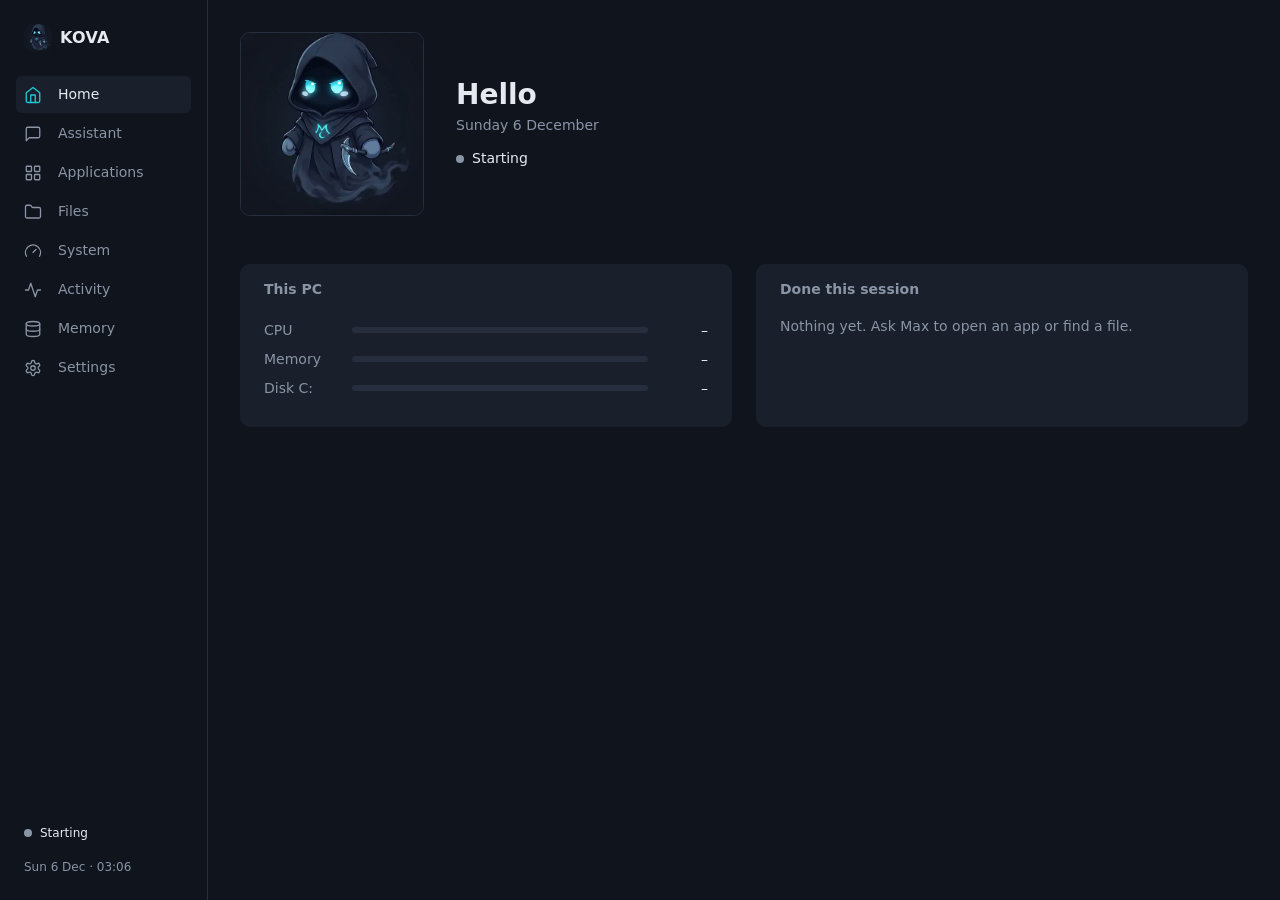
==== ui/web/index.html @ 9e0e8586 "feat: new KOVA window (8 screens, Mini Reaper on Home) and 17 fixes from live tests Window (pywebvie" ====
<!DOCTYPE html>
<html lang="en">
<head>
<meta charset="utf-8">
<meta name="viewport" content="width=device-width, initial-scale=1">
<title>KOVA</title>
<link rel="icon" href="assets/reaper_icon.png">
<link rel="stylesheet" href="style.css">
<script defer src="app.js"></script>
</head>
<body>

<!-- Lucide icons (ISC licence), stored here so nothing loads from the network -->
<svg width="0" height="0" style="position:absolute" aria-hidden="true">
  <defs>
    <symbol id="i-home" viewBox="0 0 24 24"><path d="m3 9 9-7 9 7v11a2 2 0 0 1-2 2H5a2 2 0 0 1-2-2z"/><polyline points="9 22 9 12 15 12 15 22"/></symbol>
    <symbol id="i-message" viewBox="0 0 24 24"><path d="M21 15a2 2 0 0 1-2 2H7l-4 4V5a2 2 0 0 1 2-2h14a2 2 0 0 1 2 2z"/></symbol>
    <symbol id="i-grid" viewBox="0 0 24 24"><rect x="3" y="3" width="7" height="7" rx="1"/><rect x="14" y="3" width="7" height="7" rx="1"/><rect x="14" y="14" width="7" height="7" rx="1"/><rect x="3" y="14" width="7" height="7" rx="1"/></symbol>
    <symbol id="i-folder" viewBox="0 0 24 24"><path d="M20 20a2 2 0 0 0 2-2V8a2 2 0 0 0-2-2h-7.9a2 2 0 0 1-1.69-.9L9.6 3.9A2 2 0 0 0 7.93 3H4a2 2 0 0 0-2 2v13a2 2 0 0 0 2 2Z"/></symbol>
    <symbol id="i-gauge" viewBox="0 0 24 24"><path d="m12 14 4-4"/><path d="M3.34 19a10 10 0 1 1 17.32 0"/></symbol>
    <symbol id="i-activity" viewBox="0 0 24 24"><polyline points="22 12 18 12 15 21 9 3 6 12 2 12"/></symbol>
    <symbol id="i-database" viewBox="0 0 24 24"><ellipse cx="12" cy="5" rx="9" ry="3"/><path d="M3 5v14a9 3 0 0 0 18 0V5"/><path d="M3 12a9 3 0 0 0 18 0"/></symbol>
    <symbol id="i-settings" viewBox="0 0 24 24"><path d="M12.22 2h-.44a2 2 0 0 0-2 2v.18a2 2 0 0 1-1 1.73l-.43.25a2 2 0 0 1-2 0l-.15-.08a2 2 0 0 0-2.73.73l-.22.38a2 2 0 0 0 .73 2.73l.15.1a2 2 0 0 1 1 1.72v.51a2 2 0 0 1-1 1.74l-.15.09a2 2 0 0 0-.73 2.73l.22.38a2 2 0 0 0 2.73.73l.15-.08a2 2 0 0 1 2 0l.43.25a2 2 0 0 1 1 1.73V20a2 2 0 0 0 2 2h.44a2 2 0 0 0 2-2v-.18a2 2 0 0 1 1-1.73l.43-.25a2 2 0 0 1 2 0l.15.08a2 2 0 0 0 2.73-.73l.22-.39a2 2 0 0 0-.73-2.73l-.15-.08a2 2 0 0 1-1-1.74v-.5a2 2 0 0 1 1-1.74l.15-.09a2 2 0 0 0 .73-2.73l-.22-.38a2 2 0 0 0-2.73-.73l-.15.08a2 2 0 0 1-2 0l-.43-.25a2 2 0 0 1-1-1.73V4a2 2 0 0 0-2-2z"/><circle cx="12" cy="12" r="3"/></symbol>
    <symbol id="i-mic" viewBox="0 0 24 24"><path d="M12 2a3 3 0 0 0-3 3v7a3 3 0 0 0 6 0V5a3 3 0 0 0-3-3Z"/><path d="M19 10v2a7 7 0 0 1-14 0v-2"/><line x1="12" x2="12" y1="19" y2="22"/></symbol>
    <symbol id="i-send" viewBox="0 0 24 24"><path d="m22 2-7 20-4-9-9-4Z"/><path d="M22 2 11 13"/></symbol>
    <symbol id="i-refresh" viewBox="0 0 24 24"><path d="M21 12a9 9 0 1 1-9-9c2.52 0 4.93 1 6.74 2.74L21 8"/><path d="M21 3v5h-5"/></symbol>
    <symbol id="i-x" viewBox="0 0 24 24"><path d="M18 6 6 18"/><path d="m6 6 12 12"/></symbol>
  </defs>
</svg>

<div class="app">

  <nav class="rail" id="sidebar" aria-label="KOVA">
    <div class="brand">
      <img class="brand-mark" src="assets/reaper_icon.png" alt="" width="28" height="28">
      <span class="brand-name">KOVA</span>
    </div>

    <div class="nav" id="nav">
      <button class="nav-item is-active" data-page="home" type="button"><svg class="icon"><use href="#i-home"/></svg><span>Home</span></button>
      <button class="nav-item" data-page="assistant" type="button"><svg class="icon"><use href="#i-message"/></svg><span>Assistant</span></button>
      <button class="nav-item" data-page="apps" type="button"><svg class="icon"><use href="#i-grid"/></svg><span>Applications</span></button>
      <button class="nav-item" data-page="files" type="button"><svg class="icon"><use href="#i-folder"/></svg><span>Files</span></button>
      <button class="nav-item" data-page="system" type="button"><svg class="icon"><use href="#i-gauge"/></svg><span>System</span></button>
      <button class="nav-item" data-page="activity" type="button"><svg class="icon"><use href="#i-activity"/></svg><span>Activity</span></button>
      <button class="nav-item" data-page="memory" type="button"><svg class="icon"><use href="#i-database"/></svg><span>Memory</span></button>
      <button class="nav-item" data-page="settings" type="button"><svg class="icon"><use href="#i-settings"/></svg><span>Settings</span></button>
    </div>

    <div class="rail-foot">
      <div class="status" id="status"><span class="status-dot" id="status-dot"></span><span class="status-text" id="status-text">Starting</span></div>
      <div class="brain" id="brain"></div>
      <div class="clock" id="clock"></div>
    </div>
  </nav>

  <main class="pages">

    <!-- Home: who is here and what is happening now -->
    <section class="page is-active" id="page-home" aria-labelledby="greeting">
      <div class="home-hero">
        <figure class="companion" id="companion" data-state="idle">
          <video id="companion-video" src="assets/reaper_idle.mp4" poster="assets/reaper_poster.jpg"
                 muted loop playsinline preload="metadata"></video>
        </figure>
        <div class="home-words">
          <h1 class="greeting" id="greeting">Hello</h1>
          <p class="home-date" id="home-date"></p>
          <p class="home-state" id="home-state">Starting</p>
        </div>
      </div>

      <div class="quick" id="quick"></div>

      <div class="home-grid">
        <section class="panel" aria-labelledby="home-sys-title">
          <h2 class="panel-title" id="home-sys-title">This PC</h2>
          <div class="meter"><span class="meter-name">CPU</span><span class="meter-bar"><i id="meter-cpu"></i></span><span class="meter-value" id="meter-cpu-value">–</span></div>
          <div class="meter"><span class="meter-name">Memory</span><span class="meter-bar"><i id="meter-ram"></i></span><span class="meter-value" id="meter-ram-value">–</span></div>
          <div class="meter"><span class="meter-name">Disk C:</span><span class="meter-bar"><i id="meter-disk"></i></span><span class="meter-value" id="meter-disk-value">–</span></div>
        </section>
        <section class="panel" aria-labelledby="home-recent-title">
          <h2 class="panel-title" id="home-recent-title">Done this session</h2>
          <ol class="recent" id="recent"><li class="empty">Nothing yet. Ask Max to open an app or find a file.</li></ol>
        </section>
      </div>
    </section>

    <!-- Assistant: the conversation -->
    <section class="page" id="page-assistant" aria-labelledby="assistant-title">
      <header class="page-head"><h1 class="page-title" id="assistant-title">Assistant</h1><span class="page-note" id="assistant-note"></span></header>
      <div class="chat" id="chat-log" aria-live="polite"><p class="empty" id="chat-empty">Type below, or say the wake word. Answers to spoken requests are also spoken.</p></div>
      <div class="askbar">
        <input id="ask-input" class="ask-input" type="text" autocomplete="off" spellcheck="false" placeholder="Message Max">
        <button id="ask-mic" class="icon-btn" type="button" title="Listen once (Ctrl+Alt+M)" aria-label="Listen once"><svg class="icon"><use href="#i-mic"/></svg></button>
        <button id="ask-send" class="icon-btn is-primary" type="button" title="Send" aria-label="Send"><svg class="icon"><use href="#i-send"/></svg></button>
      </div>
    </section>

    <!-- Screens that have no backend yet say so plainly (prompt.txt: no fake controls) -->
    <section class="page" id="page-apps" aria-labelledby="apps-title">
      <header class="page-head"><h1 class="page-title" id="apps-title">Applications</h1></header>
      <div class="planned"><p>Not built yet.</p><p class="page-note">This screen will list the apps installed on this PC, search them and start them. Until then, ask Max: "open chrome".</p></div>
    </section>
    <section class="page" id="page-files" aria-labelledby="files-title">
      <header class="page-head"><h1 class="page-title" id="files-title">Files</h1></header>
      <div class="planned"><p>Not built yet.</p><p class="page-note">This screen will browse and search your folders and open files. Until then, ask Max: "find my cv".</p></div>
    </section>
    <section class="page" id="page-system" aria-labelledby="system-title">
      <header class="page-head"><h1 class="page-title" id="system-title">System</h1></header>
      <div class="planned"><p>Not built yet.</p><p class="page-note">This screen will show CPU, memory, disk, battery, GPU and the busiest programs. Home already shows the first three live.</p></div>
    </section>

    <!-- Activity: every tool Max runs, live -->
    <section class="page" id="page-activity" aria-labelledby="activity-title">
      <header class="page-head"><h1 class="page-title" id="activity-title">Activity</h1><span class="page-note">Every tool Max runs in this session, as it runs.</span></header>
      <div class="trace" id="trace" aria-live="polite"><p class="empty" id="trace-empty">No tools have run yet.</p></div>
    </section>

    <section class="page" id="page-memory" aria-labelledby="memory-title">
      <header class="page-head">
        <h1 class="page-title" id="memory-title">Memory</h1>
        <button id="memory-refresh" class="icon-btn" type="button" title="Refresh" aria-label="Refresh"><svg class="icon"><use href="#i-refresh"/></svg></button>
      </header>
      <p class="page-note memory-explain">Facts you told Max to remember, kept on this PC only. Forgetting one asks first.</p>
      <div class="memory-list" id="memory-list"></div>
    </section>

    <section class="page" id="page-settings" aria-labelledby="settings-title">
      <header class="page-head"><h1 class="page-title" id="settings-title">Settings</h1></header>
      <div class="settings-form" id="settings-form"></div>
      <p class="settings-status" id="settings-status" role="status"></p>
    </section>

  </main>
</div>

<!-- the approval sheet: one at a time, one token at a time -->
<div class="overlay" id="overlay" hidden>
  <div class="dialog" role="dialog" aria-modal="true" aria-labelledby="dialog-question">
    <div class="dialog-head">
      <span class="dialog-kind" id="dialog-kind">Approval</span>
      <button class="icon-btn" id="dialog-x" type="button" title="Close" aria-label="Close"><svg class="icon"><use href="#i-x"/></svg></button>
    </div>
    <p class="dialog-question" id="dialog-question"></p>
    <input id="dialog-input" class="ask-input dialog-input" type="text" autocomplete="off" hidden>
    <div class="dialog-actions" id="dialog-actions"></div>
  </div>
</div>
</body>
</html>
---- ui/web/style.css ----
/* KOVA window. Tokens from prompt.txt; Segoe UI Variable because KOVA is a Windows
   program and should read like one. No glow, gradients, blur or drop shadows:
   depth comes from the two surface tones and 1px lines. */

:root {
  --bg: #10141d;
  --surface: #191f2b;
  --surface-2: #202737;     /* hover, selected row */
  --line: #262e3d;
  --accent: #26c6da;
  --text: #e6eaf0;
  --text-2: #8994a5;
  --success: #36c98f;
  --warning: #e8b45b;
  --danger: #ed6472;
  --stage: #131722;         /* the Reaper clip's own background: the clip has no visible edge */

  --text-s: 12px;
  --text-m: 14px;
  --text-l: 16px;
  --text-xl: 22px;

  --s1: 4px;
  --s2: 8px;
  --s3: 16px;
  --s4: 24px;
  --s5: 32px;

  --r-control: 6px;         /* buttons and fields */
  --r-frame: 10px;          /* the companion frame, panels and the approval sheet */

  --font: "Segoe UI Variable Text", "Segoe UI", system-ui, sans-serif;
  --font-display: "Segoe UI Variable Display", "Segoe UI", system-ui, sans-serif;
  --mono: "Cascadia Code", Consolas, monospace;
  --ease: cubic-bezier(.2, .7, .2, 1);
}

* { box-sizing: border-box; }
html, body { height: 100%; margin: 0; }
body {
  background: var(--bg);
  color: var(--text);
  font: var(--text-m)/1.5 var(--font);
  -webkit-font-smoothing: antialiased;
  overflow: hidden;
}
button, input { font: inherit; color: inherit; }
button { cursor: pointer; }
:focus-visible { outline: 2px solid var(--accent); outline-offset: 2px; }
.icon { width: 18px; height: 18px; fill: none; stroke: currentColor; stroke-width: 1.75;
        stroke-linecap: round; stroke-linejoin: round; flex: none; }
.empty { color: var(--text-2); margin: 0; }

.app { display: grid; grid-template-columns: 208px 1fr; height: 100vh; }

/* ---------- rail ---------- */
.rail {
  display: flex; flex-direction: column; gap: var(--s4);
  padding: var(--s4) var(--s3);
  background: var(--bg);
  border-right: 1px solid var(--line);
  min-height: 0;
}
.brand { display: flex; align-items: center; gap: var(--s2); padding: 0 var(--s2); }
.brand-mark { border-radius: var(--r-control); }
.brand-name { font: 600 var(--text-l)/1 var(--font-display); letter-spacing: .02em; }

.nav { display: flex; flex-direction: column; gap: 2px; }
.nav-item {
  display: flex; align-items: center; gap: var(--s3);
  padding: var(--s2); border: 0; border-radius: var(--r-control);
  background: transparent; color: var(--text-2); text-align: left;
  transition: background-color .15s var(--ease), color .15s var(--ease);
}
.nav-item:hover { background: var(--surface); color: var(--text); }
.nav-item.is-active { background: var(--surface); color: var(--text); }
.nav-item.is-active .icon { color: var(--accent); }

.rail-foot { margin-top: auto; display: flex; flex-direction: column; gap: var(--s2);
             padding: 0 var(--s2); font-size: var(--text-s); color: var(--text-2); }
.status { display: flex; align-items: center; gap: var(--s2); color: var(--text); min-width: 0; }
.status-text { white-space: nowrap; overflow: hidden; text-overflow: ellipsis; }
.status-dot { width: 8px; height: 8px; border-radius: 50%; background: var(--text-2); flex: none; }
.status-dot.is-listening { background: var(--accent); }
.status-dot.is-working { background: var(--warning); }
.status-dot.is-asleep, .status-dot.is-muted { background: #4a5366; }

/* ---------- pages ---------- */
.pages { min-height: 0; overflow: hidden; }
.page { display: none; height: 100%; overflow-y: auto; padding: var(--s5) var(--s5) var(--s4); }
.page.is-active { display: flex; flex-direction: column; gap: var(--s4); animation: enter .18s var(--ease); }
@keyframes enter { from { opacity: 0; transform: translateY(4px); } to { opacity: 1; transform: none; } }

.page-head { display: flex; align-items: baseline; justify-content: space-between; gap: var(--s3); }
.page-title { margin: 0; font: 600 var(--text-xl)/1.2 var(--font-display); }
.page-note { color: var(--text-2); font-size: var(--text-m); margin: 0; }
.planned { max-width: 56ch; display: flex; flex-direction: column; gap: var(--s2); }
.planned p:first-child { margin: 0; font-size: var(--text-l); }

/* ---------- home ---------- */
.home-hero { display: flex; align-items: center; gap: var(--s5); }
.companion {
  margin: 0; width: 184px; height: 184px; flex: none;
  background: var(--stage); border: 1px solid var(--line); border-radius: var(--r-frame); overflow: hidden;
  transition: opacity .3s var(--ease);
}
.companion video { width: 100%; height: 100%; object-fit: cover; display: block; }
.companion[data-state="asleep"], .companion[data-state="muted"] { opacity: .6; }
.home-words { display: flex; flex-direction: column; gap: var(--s1); }
.greeting { margin: 0; font: 600 28px/1.15 var(--font-display); }
.home-date { margin: 0; color: var(--text-2); }
.home-state { margin: var(--s2) 0 0; display: flex; align-items: center; gap: var(--s2); }
.home-state::before { content: ""; width: 8px; height: 8px; border-radius: 50%; background: var(--text-2); }
.home-state.tone-listening::before { background: var(--accent); }
.home-state.tone-working::before { background: var(--warning); }

.quick { display: flex; flex-wrap: wrap; gap: var(--s2); }
.quick-action {
  padding: var(--s2) var(--s3); border: 1px solid var(--line); border-radius: var(--r-control);
  background: transparent; color: var(--text);
  transition: border-color .15s var(--ease), background-color .15s var(--ease);
}
.quick-action:hover { border-color: var(--accent); background: var(--surface); }

.home-grid { display: grid; grid-template-columns: repeat(auto-fit, minmax(280px, 1fr)); gap: var(--s4); }
.panel { background: var(--surface); border-radius: var(--r-frame); padding: var(--s3) var(--s4) var(--s4); }
.panel-title { margin: 0 0 var(--s3); font: 600 var(--text-m)/1.4 var(--font); color: var(--text-2); }
.meter { display: grid; grid-template-columns: 72px 1fr 44px; align-items: center; gap: var(--s3); padding: var(--s1) 0; }
.meter-name { color: var(--text-2); }
.meter-bar { height: 6px; border-radius: 3px; background: var(--line); overflow: hidden; }
.meter-bar i { display: block; height: 100%; width: 0; background: var(--text-2); border-radius: 3px;
               transition: width .4s var(--ease); }
.meter-bar i.is-high { background: var(--warning); }
.meter-value { text-align: right; font-variant-numeric: tabular-nums; }
.recent { list-style: none; margin: 0; padding: 0; display: flex; flex-direction: column; gap: var(--s2); }
.recent li { display: flex; gap: var(--s2); }
.recent li::before { content: ""; width: 6px; height: 6px; margin-top: 8px; border-radius: 50%; background: var(--success); flex: none; }
.recent li.is-failed::before { background: var(--danger); }
.recent li.empty::before { display: none; }

/* ---------- assistant ---------- */
#page-assistant { padding-bottom: var(--s3); }
.chat { flex: 1; min-height: 0; overflow-y: auto; display: flex; flex-direction: column; gap: var(--s3); padding-right: var(--s2); }
.bubble { max-width: 68ch; display: flex; flex-direction: column; gap: 2px; }
.bubble.is-user { align-self: flex-end; background: var(--surface-2); padding: var(--s2) var(--s3); border-radius: var(--r-frame); }
.bubble.is-max { align-self: flex-start; }
.bubble-note { font-size: var(--text-s); color: var(--warning); }
.bubble-text { white-space: pre-line; }   /* the answer, then its detail lines under it */
.askbar {
  display: flex; align-items: center; gap: var(--s2);
  padding: var(--s2); background: var(--surface); border: 1px solid var(--line); border-radius: var(--r-frame);
}
.ask-input { flex: 1; min-width: 0; padding: var(--s2); border: 0; background: transparent; outline: none; }
.ask-input::placeholder { color: var(--text-2); }
.icon-btn {
  display: inline-grid; place-items: center; width: 34px; height: 34px; flex: none;
  border: 0; border-radius: var(--r-control); background: transparent; color: var(--text-2);
  transition: background-color .15s var(--ease), color .15s var(--ease);
}
.icon-btn:hover { background: var(--surface-2); color: var(--text); }
.icon-btn.is-primary { background: var(--accent); color: #062a30; }
.icon-btn.is-primary:hover { background: #4fd3e3; color: #062a30; }

/* ---------- activity ---------- */
.trace { flex: 1; min-height: 0; overflow-y: auto; font: var(--text-s)/1.7 var(--mono); color: var(--text-2); }
.trace-line.is-call { color: var(--text); }
.trace-line.is-back { padding-left: var(--s3); }

/* ---------- memory ---------- */
.memory-list { display: flex; flex-direction: column; }
.memory-row { display: flex; align-items: center; gap: var(--s3); padding: var(--s2) 0; border-bottom: 1px solid var(--line); }
.memory-id { width: 28px; flex: none; color: var(--text-2); font-variant-numeric: tabular-nums; font-size: var(--text-s); }
.memory-fact { flex: 1; }
.memory-empty { color: var(--text-2); }
.memory-forget { border: 0; background: transparent; color: var(--text-2); padding: var(--s1) var(--s2); border-radius: var(--r-control); }
.memory-forget:hover { color: var(--danger); background: var(--surface); }

/* ---------- settings ---------- */
.settings-form { display: flex; flex-direction: column; max-width: 640px; }
.settings-row { display: flex; align-items: center; justify-content: space-between; gap: var(--s4); padding: var(--s3) 0; border-bottom: 1px solid var(--line); }
.settings-label { display: flex; flex-direction: column; }
.settings-note { color: var(--text-2); font-size: var(--text-s); }
.settings-input { width: min(360px, 50vw); padding: var(--s2); background: var(--surface); border: 1px solid var(--line); border-radius: var(--r-control); }
.settings-actions { padding-top: var(--s3); }
.settings-status { color: var(--text-2); margin: 0; }
.segmented { display: inline-flex; border: 1px solid var(--line); border-radius: var(--r-control); overflow: hidden; }
.segmented button { border: 0; background: transparent; padding: var(--s1) var(--s3); color: var(--text-2); text-transform: capitalize; }
.segmented button.is-active { background: var(--surface-2); color: var(--text); }
.switch { position: relative; width: 36px; height: 20px; flex: none; }
.switch input { position: absolute; opacity: 0; inset: 0; margin: 0; cursor: pointer; }
.slider { position: absolute; inset: 0; border-radius: 10px; background: var(--line); transition: background-color .15s var(--ease); pointer-events: none; }
.slider::after { content: ""; position: absolute; top: 3px; left: 3px; width: 14px; height: 14px; border-radius: 50%; background: var(--text); transition: transform .15s var(--ease); }
.switch input:checked + .slider { background: var(--accent); }
.switch input:checked + .slider::after { transform: translateX(16px); }

/* ---------- buttons and the approval sheet ---------- */
.dialog-btn { padding: var(--s2) var(--s3); border: 1px solid var(--line); border-radius: var(--r-control); background: transparent; }
.dialog-btn:hover { background: var(--surface-2); }
.dialog-btn.is-accent { background: var(--accent); border-color: var(--accent); color: #062a30; font-weight: 600; }
.overlay { position: fixed; inset: 0; display: grid; place-items: center; background: rgba(8, 10, 15, .66); }
.overlay[hidden] { display: none; }
.dialog { width: min(440px, 90vw); background: var(--surface); border: 1px solid var(--line); border-radius: var(--r-frame);
          padding: var(--s3) var(--s4) var(--s4); animation: enter .15s var(--ease); }
.dialog-head { display: flex; align-items: center; justify-content: space-between; }
.dialog-kind { color: var(--text-2); font-size: var(--text-s); }
.dialog-question { margin: var(--s2) 0 var(--s4); font-size: var(--text-l); }
.dialog-input { width: 100%; margin-bottom: var(--s3); background: var(--bg); border: 1px solid var(--line); border-radius: var(--r-control); }
.dialog-actions { display: flex; justify-content: flex-end; gap: var(--s2); }

/* ---------- narrow windows: the rail keeps only its icons ---------- */
@media (max-width: 860px) {
  .app { grid-template-columns: 64px 1fr; }
  .rail { padding: var(--s3) var(--s2); align-items: center; }
  .brand-name, .nav-item span, .rail-foot .brain, .rail-foot .clock, .status-text { display: none; }
  .nav-item { justify-content: center; }
  .page { padding: var(--s4) var(--s3); }
  .home-hero { gap: var(--s3); }
  .companion { width: 120px; height: 120px; }
}

@media (prefers-reduced-motion: reduce) {
  *, *::before, *::after { animation: none !important; transition: none !important; }
}
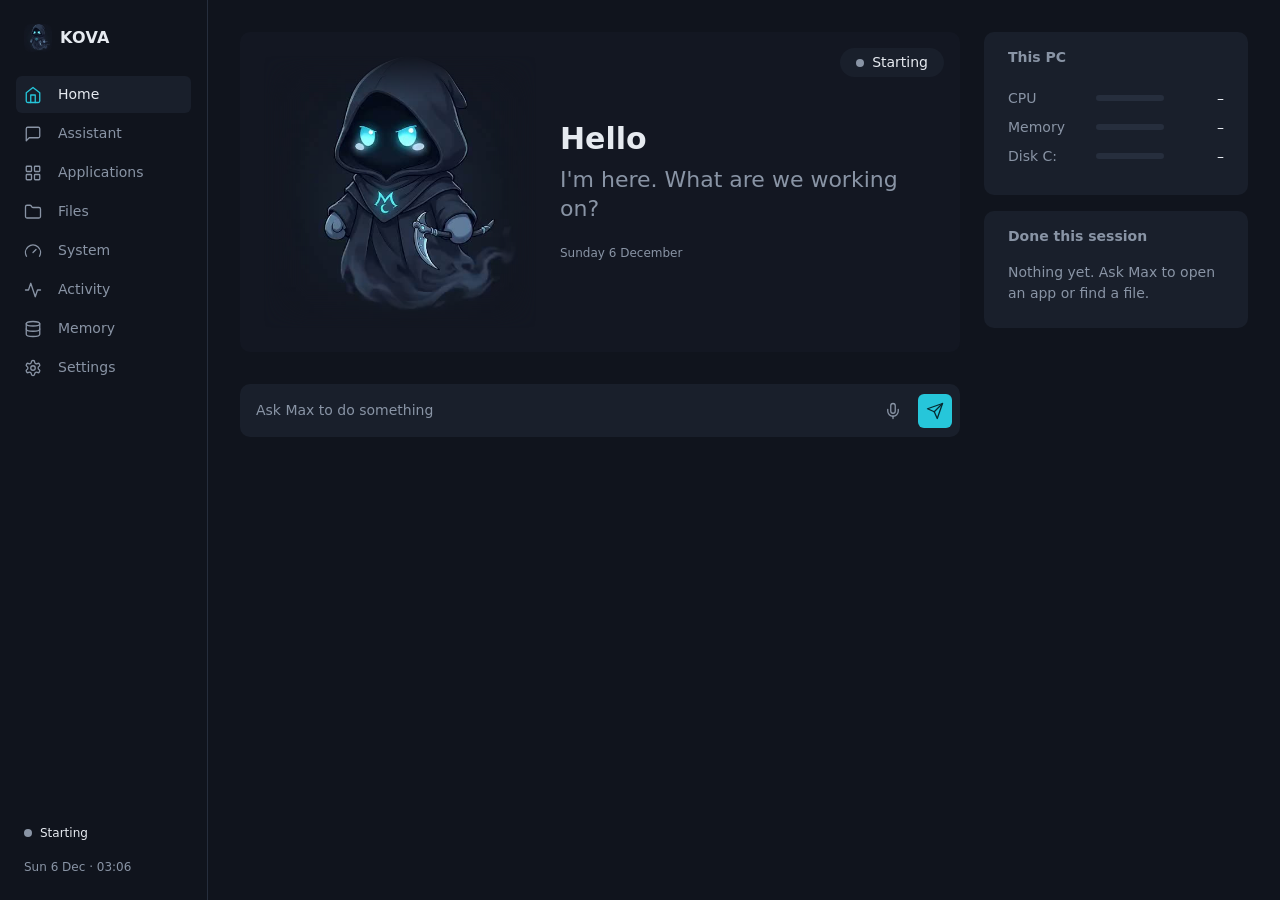
==== commit 276ceaf2: "feat: Phase D - Max/Mira personas, speaking state, mascot states, desktop Reaper and new Home - pers" ====
--- a/ui/web/index.html
+++ b/ui/web/index.html
@@ -58,38 +58,50 @@
 
     <!-- Home: who is here and what is happening now -->
     <section class="page is-active" id="page-home" aria-labelledby="greeting">
-      <div class="home-hero">
-        <figure class="companion" id="companion" data-state="idle">
-          <video id="companion-video" src="assets/reaper_idle.mp4" poster="assets/reaper_poster.jpg"
-                 muted loop playsinline preload="metadata"></video>
-        </figure>
-        <div class="home-words">
-          <h1 class="greeting" id="greeting">Hello</h1>
-          <p class="home-date" id="home-date"></p>
-          <p class="home-state" id="home-state">Starting</p>
+      <div class="home-layout">
+        <div class="home-main">
+          <div class="home-stage">
+            <p class="home-state" id="home-state">Starting</p>
+            <figure class="companion" id="companion" data-state="idle">
+              <video id="companion-video" src="assets/reaper_idle.mp4" poster="assets/reaper_poster.jpg"
+                     muted loop playsinline preload="metadata"></video>
+              <span class="level" aria-hidden="true"><i></i><i></i><i></i></span>
+            </figure>
+            <div class="home-words">
+              <h1 class="greeting" id="greeting">Hello</h1>
+              <p class="home-line" id="home-line">I'm here. What are we working on?</p>
+              <p class="home-date" id="home-date"></p>
+            </div>
+          </div>
+
+          <div class="quick" id="quick"></div>
+
+          <div class="askbar home-ask">
+            <input id="home-input" class="ask-input" type="text" autocomplete="off" spellcheck="false" placeholder="Ask Max to do something">
+            <button id="home-mic" class="icon-btn" type="button" title="Listen once (Ctrl+Alt+M)" aria-label="Listen once"><svg class="icon"><use href="#i-mic"/></svg></button>
+            <button id="home-send" class="icon-btn is-primary" type="button" title="Send" aria-label="Send"><svg class="icon"><use href="#i-send"/></svg></button>
+          </div>
         </div>
-      </div>
 
-      <div class="quick" id="quick"></div>
-
-      <div class="home-grid">
-        <section class="panel" aria-labelledby="home-sys-title">
-          <h2 class="panel-title" id="home-sys-title">This PC</h2>
-          <div class="meter"><span class="meter-name">CPU</span><span class="meter-bar"><i id="meter-cpu"></i></span><span class="meter-value" id="meter-cpu-value">–</span></div>
-          <div class="meter"><span class="meter-name">Memory</span><span class="meter-bar"><i id="meter-ram"></i></span><span class="meter-value" id="meter-ram-value">–</span></div>
-          <div class="meter"><span class="meter-name">Disk C:</span><span class="meter-bar"><i id="meter-disk"></i></span><span class="meter-value" id="meter-disk-value">–</span></div>
-        </section>
-        <section class="panel" aria-labelledby="home-recent-title">
-          <h2 class="panel-title" id="home-recent-title">Done this session</h2>
-          <ol class="recent" id="recent"><li class="empty">Nothing yet. Ask Max to open an app or find a file.</li></ol>
-        </section>
+        <aside class="home-side">
+          <section class="panel" aria-labelledby="home-sys-title">
+            <h2 class="panel-title" id="home-sys-title">This PC</h2>
+            <div class="meter"><span class="meter-name">CPU</span><span class="meter-bar"><i id="meter-cpu"></i></span><span class="meter-value" id="meter-cpu-value">–</span></div>
+            <div class="meter"><span class="meter-name">Memory</span><span class="meter-bar"><i id="meter-ram"></i></span><span class="meter-value" id="meter-ram-value">–</span></div>
+            <div class="meter"><span class="meter-name">Disk C:</span><span class="meter-bar"><i id="meter-disk"></i></span><span class="meter-value" id="meter-disk-value">–</span></div>
+          </section>
+          <section class="panel" aria-labelledby="home-recent-title">
+            <h2 class="panel-title" id="home-recent-title">Done this session</h2>
+            <ol class="recent" id="recent"><li class="empty">Nothing yet. Ask Max to open an app or find a file.</li></ol>
+          </section>
+        </aside>
       </div>
     </section>
 
     <!-- Assistant: the conversation -->
     <section class="page" id="page-assistant" aria-labelledby="assistant-title">
       <header class="page-head"><h1 class="page-title" id="assistant-title">Assistant</h1><span class="page-note" id="assistant-note"></span></header>
-      <div class="chat" id="chat-log" aria-live="polite"><p class="empty" id="chat-empty">Type below, or say the wake word. Answers to spoken requests are also spoken.</p></div>
+      <div class="chat" id="chat-log" aria-live="polite"><p class="empty" id="chat-empty">Your recent conversation stays on this PC. Type below, or say the wake word.</p></div>
       <div class="askbar">
         <input id="ask-input" class="ask-input" type="text" autocomplete="off" spellcheck="false" placeholder="Message Max">
         <button id="ask-mic" class="icon-btn" type="button" title="Listen once (Ctrl+Alt+M)" aria-label="Listen once"><svg class="icon"><use href="#i-mic"/></svg></button>
@@ -97,24 +109,30 @@
       </div>
     </section>
 
-    <!-- Screens that have no backend yet say so plainly (prompt.txt: no fake controls) -->
     <section class="page" id="page-apps" aria-labelledby="apps-title">
-      <header class="page-head"><h1 class="page-title" id="apps-title">Applications</h1></header>
-      <div class="planned"><p>Not built yet.</p><p class="page-note">This screen will list the apps installed on this PC, search them and start them. Until then, ask Max: "open chrome".</p></div>
+      <header class="page-head"><h1 class="page-title" id="apps-title">Applications</h1><button id="apps-refresh" class="icon-btn" type="button" title="Refresh" aria-label="Refresh"><svg class="icon"><use href="#i-refresh"/></svg></button></header>
+      <div class="screen-tools"><input id="apps-search" class="settings-input" type="search" autocomplete="off" placeholder="Search installed apps"><span id="apps-count" class="page-note"></span></div>
+      <p id="apps-status" class="screen-status" role="status"></p>
+      <div class="data-list" id="apps-list"></div>
     </section>
     <section class="page" id="page-files" aria-labelledby="files-title">
-      <header class="page-head"><h1 class="page-title" id="files-title">Files</h1></header>
-      <div class="planned"><p>Not built yet.</p><p class="page-note">This screen will browse and search your folders and open files. Until then, ask Max: "find my cv".</p></div>
+      <header class="page-head"><h1 class="page-title" id="files-title">Files</h1><button id="files-refresh" class="icon-btn" type="button" title="Refresh" aria-label="Refresh"><svg class="icon"><use href="#i-refresh"/></svg></button></header>
+      <div class="screen-tools"><select id="files-folder" class="settings-input" aria-label="Choose a folder"></select><button id="files-up" class="dialog-btn" type="button" disabled>Up</button><input id="files-search" class="settings-input" type="search" autocomplete="off" placeholder="Search inside this folder"><button id="files-search-button" class="dialog-btn" type="button">Search</button></div>
+      <p id="files-location" class="data-meta"></p>
+      <p id="files-status" class="screen-status" role="status"></p>
+      <div class="data-list" id="files-list"></div>
     </section>
     <section class="page" id="page-system" aria-labelledby="system-title">
-      <header class="page-head"><h1 class="page-title" id="system-title">System</h1></header>
-      <div class="planned"><p>Not built yet.</p><p class="page-note">This screen will show CPU, memory, disk, battery, GPU and the busiest programs. Home already shows the first three live.</p></div>
+      <header class="page-head"><h1 class="page-title" id="system-title">System</h1><span class="page-note" id="system-updated"></span></header>
+      <div id="system-status" class="system-grid"></div>
+      <section class="panel process-panel"><h2 class="panel-title">Top memory use</h2><div id="system-processes" class="data-list"></div></section>
     </section>
 
-    <!-- Activity: every tool Max runs, live -->
     <section class="page" id="page-activity" aria-labelledby="activity-title">
-      <header class="page-head"><h1 class="page-title" id="activity-title">Activity</h1><span class="page-note">Every tool Max runs in this session, as it runs.</span></header>
-      <div class="trace" id="trace" aria-live="polite"><p class="empty" id="trace-empty">No tools have run yet.</p></div>
+      <header class="page-head"><h1 class="page-title" id="activity-title">Activity</h1><button id="activity-refresh" class="icon-btn" type="button" title="Refresh" aria-label="Refresh"><svg class="icon"><use href="#i-refresh"/></svg></button></header>
+      <p class="page-note">Recent actions from KOVA's local log.</p>
+      <p id="activity-status" class="screen-status" role="status"></p>
+      <div class="data-list" id="activity-list" aria-live="polite"></div>
     </section>
 
     <section class="page" id="page-memory" aria-labelledby="memory-title">
@@ -135,6 +153,8 @@
   </main>
 </div>
 
+<div id="screen-result" class="screen-result" role="status" aria-live="polite"></div>
+
 <!-- the approval sheet: one at a time, one token at a time -->
 <div class="overlay" id="overlay" hidden>
   <div class="dialog" role="dialog" aria-modal="true" aria-labelledby="dialog-question">
--- a/ui/web/style.css
+++ b/ui/web/style.css
@@ -36,6 +36,11 @@
 }
 
 * { box-sizing: border-box; }
+* { scrollbar-color: var(--surface-2) var(--bg); scrollbar-width: thin; }
+*::-webkit-scrollbar { width: 10px; height: 10px; }
+*::-webkit-scrollbar-track { background: var(--bg); }
+*::-webkit-scrollbar-thumb { background: var(--surface-2); border: 2px solid var(--bg); border-radius: var(--r-control); }
+*::-webkit-scrollbar-thumb:hover { background: var(--line); }
 html, body { height: 100%; margin: 0; }
 body {
   background: var(--bg);
@@ -46,7 +51,10 @@
 }
 button, input { font: inherit; color: inherit; }
 button { cursor: pointer; }
+:focus { outline: none; }
 :focus-visible { outline: 2px solid var(--accent); outline-offset: 2px; }
+button, input, select { -webkit-tap-highlight-color: transparent; }
+input:focus-visible, .ask-input:focus-visible { outline: none; }
 .icon { width: 18px; height: 18px; fill: none; stroke: currentColor; stroke-width: 1.75;
         stroke-linecap: round; stroke-linejoin: round; flex: none; }
 .empty { color: var(--text-2); margin: 0; }
@@ -81,14 +89,16 @@
 .status { display: flex; align-items: center; gap: var(--s2); color: var(--text); min-width: 0; }
 .status-text { white-space: nowrap; overflow: hidden; text-overflow: ellipsis; }
 .status-dot { width: 8px; height: 8px; border-radius: 50%; background: var(--text-2); flex: none; }
-.status-dot.is-listening { background: var(--accent); }
-.status-dot.is-working { background: var(--warning); }
+.status-dot.is-listening, .status-dot.is-speaking { background: var(--accent); }
+.status-dot.is-thinking, .status-dot.is-working, .status-dot.is-approval { background: var(--warning); }
+.status-dot.is-error { background: var(--danger); }
 .status-dot.is-asleep, .status-dot.is-muted { background: #4a5366; }
 
 /* ---------- pages ---------- */
 .pages { min-height: 0; overflow: hidden; }
 .page { display: none; height: 100%; overflow-y: auto; padding: var(--s5) var(--s5) var(--s4); }
 .page.is-active { display: flex; flex-direction: column; gap: var(--s4); animation: enter .18s var(--ease); }
+#page-files.page.is-active, #page-activity.page.is-active { gap: var(--s2); }
 @keyframes enter { from { opacity: 0; transform: translateY(4px); } to { opacity: 1; transform: none; } }
 
 .page-head { display: flex; align-items: baseline; justify-content: space-between; gap: var(--s3); }
@@ -96,33 +106,91 @@
 .page-note { color: var(--text-2); font-size: var(--text-m); margin: 0; }
 .planned { max-width: 56ch; display: flex; flex-direction: column; gap: var(--s2); }
 .planned p:first-child { margin: 0; font-size: var(--text-l); }
+.screen-tools { display: flex; flex-wrap: wrap; align-items: center; gap: var(--s2); }
+.screen-tools .settings-input { width: min(320px, 42vw); }
+.screen-status { color: var(--text-2); margin: 0; }
+.screen-status:empty, #files-location:empty { display: none; }
+#files-location { margin: 0; }
+.data-meta { color: var(--text-2); font-size: var(--text-s); }
+.data-list { display: flex; flex-direction: column; min-height: 0; overflow-y: auto; }
+.data-row { display: flex; align-items: center; justify-content: space-between; gap: var(--s3); padding: var(--s2) 0; border-bottom: 1px solid var(--line); }
+.data-info { display: flex; flex: 1; min-width: 0; flex-direction: column; }
+.data-info strong { overflow-wrap: anywhere; }
+.data-link { cursor: pointer; }
+.data-link:hover { color: var(--accent); }
+.data-actions { display: flex; flex-wrap: wrap; justify-content: flex-end; gap: var(--s1); }
+.data-row .dialog-btn { padding: var(--s1) var(--s2); font-size: var(--text-s); }
+.system-grid { display: grid; grid-template-columns: repeat(auto-fit, minmax(210px, 1fr)); gap: var(--s3); }
+.system-card { display: flex; flex-direction: column; gap: var(--s2); }
+.system-card strong { font-variant-numeric: tabular-nums; }
+.process-panel { display: flex; flex-direction: column; min-height: 0; }
+.activity-row { display: flex; flex-direction: column; gap: var(--s1); padding: var(--s3) 0; border-bottom: 1px solid var(--line); }
+.activity-row p { margin: 0; overflow-wrap: anywhere; }
+.activity-head { display: flex; justify-content: space-between; gap: var(--s3); }
+.activity-head time { color: var(--text-2); font-size: var(--text-s); }
+.activity-row.is-failed > strong { color: var(--danger); }
+.screen-result { position: fixed; right: var(--s4); bottom: var(--s4); z-index: 5; max-width: min(460px, 75vw); padding: var(--s2) var(--s3); border-radius: var(--r-control); background: var(--surface); border: 1px solid var(--line); }
+.screen-result:empty { display: none; }
+.screen-result.is-success { border-color: var(--success); }
+.screen-result.is-error { border-color: var(--danger); }
 
 /* ---------- home ---------- */
-.home-hero { display: flex; align-items: center; gap: var(--s5); }
+.home-layout { display: grid; grid-template-columns: minmax(0, 1fr) 264px; gap: var(--s4); align-items: start; }
+.home-main { display: flex; flex-direction: column; gap: var(--s3); min-width: 0; }
+.home-side { display: flex; flex-direction: column; gap: var(--s3); }
+/* the stage has the clip's own colour, so the Reaper stands in the room instead of sitting in a box */
+.home-stage {
+  position: relative; display: flex; align-items: center; gap: var(--s4);
+  min-height: 320px; padding: var(--s4) var(--s4);
+  background: var(--stage); border-radius: var(--r-frame);
+}
 .companion {
-  margin: 0; width: 184px; height: 184px; flex: none;
-  background: var(--stage); border: 1px solid var(--line); border-radius: var(--r-frame); overflow: hidden;
-  transition: opacity .3s var(--ease);
-}
-.companion video { width: 100%; height: 100%; object-fit: cover; display: block; }
+  margin: 0; width: 272px; height: 272px; flex: none; background: transparent; overflow: hidden;
+}
+/* the clip's edge fades into the stage, so there is no rectangle around the Reaper */
+.companion video { width: 100%; height: 100%; object-fit: cover; display: block;
+  -webkit-mask-image: linear-gradient(to right, transparent, #000 16%, #000 84%, transparent), linear-gradient(to bottom, transparent, #000 16%, #000 84%, transparent);
+  -webkit-mask-composite: source-in; mask-composite: intersect; }
+.companion { position: relative; outline: 2px solid transparent; outline-offset: 3px; transition: opacity .3s var(--ease), outline-color .2s var(--ease), transform .3s var(--ease); }
 .companion[data-state="asleep"], .companion[data-state="muted"] { opacity: .6; }
+.companion[data-state="listening"], .companion[data-state="awake"] { outline-color: var(--accent); }
+.companion[data-state="approval"] { outline-color: var(--warning); }
+.companion[data-state="error"] { outline-color: var(--danger); }
+.companion.is-happy { transform: scale(1.03); }
+/* Mira: the same Reaper in a warmer tint; everything else keeps the one accent */
+body[data-tint="warm"] .companion video { filter: hue-rotate(150deg) saturate(1.05); }
+/* three bars that move only while the voice layer reports that Max is speaking */
+.level { position: absolute; left: 0; right: 0; bottom: 8px; height: 14px; display: none; justify-content: center; align-items: flex-end; gap: 4px; }
+.companion[data-state="speaking"] .level { display: flex; }
+.level i { width: 4px; height: 100%; background: var(--accent); border-radius: 2px; animation: level 0.9s var(--ease) infinite alternate; transform-origin: bottom; }
+.level i:nth-child(2) { animation-duration: .65s; }
+.level i:nth-child(3) { animation-duration: 1.1s; }
+@keyframes level { from { transform: scaleY(.25); } to { transform: scaleY(1); } }
+@media (prefers-reduced-motion: reduce) { .level i { animation: none; } .companion.is-happy { transform: none; } }
 .home-words { display: flex; flex-direction: column; gap: var(--s1); }
-.greeting { margin: 0; font: 600 28px/1.15 var(--font-display); }
-.home-date { margin: 0; color: var(--text-2); }
-.home-state { margin: var(--s2) 0 0; display: flex; align-items: center; gap: var(--s2); }
+.greeting { margin: 0; font: 600 30px/1.15 var(--font-display); }
+.home-line { margin: var(--s1) 0 0; font: 400 var(--text-xl)/1.35 var(--font-display); color: var(--text-2); }
+.home-date { margin: var(--s3) 0 0; color: var(--text-2); font-size: var(--text-s); }
+.home-state { position: absolute; top: var(--s3); right: var(--s3); margin: 0; padding: 4px var(--s3);
+  display: flex; align-items: center; gap: var(--s2); border-radius: 999px; background: var(--surface); }
+.home-ask { padding: var(--s2) var(--s2) var(--s2) var(--s3); }
+.home-ask:focus-within { background: var(--surface-2); }
+.quick-action { padding: var(--s2) var(--s4); }
 .home-state::before { content: ""; width: 8px; height: 8px; border-radius: 50%; background: var(--text-2); }
-.home-state.tone-listening::before { background: var(--accent); }
-.home-state.tone-working::before { background: var(--warning); }
+.home-state.tone-listening::before, .home-state.tone-speaking::before { background: var(--accent); }
+.home-state.tone-thinking::before, .home-state.tone-working::before,
+.home-state.tone-approval::before { background: var(--warning); }
+.home-state.tone-error { color: var(--danger); }
+.home-state.tone-error::before { background: var(--danger); }
 
 .quick { display: flex; flex-wrap: wrap; gap: var(--s2); }
 .quick-action {
-  padding: var(--s2) var(--s3); border: 1px solid var(--line); border-radius: var(--r-control);
-  background: transparent; color: var(--text);
+  padding: var(--s2) var(--s3); border: 0; border-radius: var(--r-control);
+  background: var(--surface); color: var(--text);
   transition: border-color .15s var(--ease), background-color .15s var(--ease);
 }
-.quick-action:hover { border-color: var(--accent); background: var(--surface); }
-
-.home-grid { display: grid; grid-template-columns: repeat(auto-fit, minmax(280px, 1fr)); gap: var(--s4); }
+.quick-action:hover { background: var(--surface-2); }
+
 .panel { background: var(--surface); border-radius: var(--r-frame); padding: var(--s3) var(--s4) var(--s4); }
 .panel-title { margin: 0 0 var(--s3); font: 600 var(--text-m)/1.4 var(--font); color: var(--text-2); }
 .meter { display: grid; grid-template-columns: 72px 1fr 44px; align-items: center; gap: var(--s3); padding: var(--s1) 0; }
@@ -148,7 +216,7 @@
 .bubble-text { white-space: pre-line; }   /* the answer, then its detail lines under it */
 .askbar {
   display: flex; align-items: center; gap: var(--s2);
-  padding: var(--s2); background: var(--surface); border: 1px solid var(--line); border-radius: var(--r-frame);
+  padding: var(--s2); background: var(--surface); border: 0; border-radius: var(--r-frame);
 }
 .ask-input { flex: 1; min-width: 0; padding: var(--s2); border: 0; background: transparent; outline: none; }
 .ask-input::placeholder { color: var(--text-2); }
@@ -180,10 +248,10 @@
 .settings-row { display: flex; align-items: center; justify-content: space-between; gap: var(--s4); padding: var(--s3) 0; border-bottom: 1px solid var(--line); }
 .settings-label { display: flex; flex-direction: column; }
 .settings-note { color: var(--text-2); font-size: var(--text-s); }
-.settings-input { width: min(360px, 50vw); padding: var(--s2); background: var(--surface); border: 1px solid var(--line); border-radius: var(--r-control); }
+.settings-input { width: min(360px, 50vw); padding: var(--s2); background: var(--surface-2); border: 0; border-radius: var(--r-control); }
 .settings-actions { padding-top: var(--s3); }
 .settings-status { color: var(--text-2); margin: 0; }
-.segmented { display: inline-flex; border: 1px solid var(--line); border-radius: var(--r-control); overflow: hidden; }
+.segmented { display: inline-flex; border: 0; background: var(--surface); border-radius: var(--r-control); overflow: hidden; }
 .segmented button { border: 0; background: transparent; padding: var(--s1) var(--s3); color: var(--text-2); text-transform: capitalize; }
 .segmented button.is-active { background: var(--surface-2); color: var(--text); }
 .switch { position: relative; width: 36px; height: 20px; flex: none; }
@@ -194,20 +262,21 @@
 .switch input:checked + .slider::after { transform: translateX(16px); }
 
 /* ---------- buttons and the approval sheet ---------- */
-.dialog-btn { padding: var(--s2) var(--s3); border: 1px solid var(--line); border-radius: var(--r-control); background: transparent; }
+.dialog-btn { padding: var(--s2) var(--s3); border: 0; border-radius: var(--r-control); background: var(--surface-2); }
 .dialog-btn:hover { background: var(--surface-2); }
 .dialog-btn.is-accent { background: var(--accent); border-color: var(--accent); color: #062a30; font-weight: 600; }
 .overlay { position: fixed; inset: 0; display: grid; place-items: center; background: rgba(8, 10, 15, .66); }
 .overlay[hidden] { display: none; }
-.dialog { width: min(440px, 90vw); background: var(--surface); border: 1px solid var(--line); border-radius: var(--r-frame);
+.dialog { width: min(440px, 90vw); background: var(--surface); border: 0; border-radius: var(--r-frame);
           padding: var(--s3) var(--s4) var(--s4); animation: enter .15s var(--ease); }
 .dialog-head { display: flex; align-items: center; justify-content: space-between; }
 .dialog-kind { color: var(--text-2); font-size: var(--text-s); }
 .dialog-question { margin: var(--s2) 0 var(--s4); font-size: var(--text-l); }
-.dialog-input { width: 100%; margin-bottom: var(--s3); background: var(--bg); border: 1px solid var(--line); border-radius: var(--r-control); }
+.dialog-input { width: 100%; margin-bottom: var(--s3); background: var(--bg); border: 0; border-radius: var(--r-control); }
 .dialog-actions { display: flex; justify-content: flex-end; gap: var(--s2); }
 
 /* ---------- narrow windows: the rail keeps only its icons ---------- */
+@media (max-width: 1000px) { .home-layout { grid-template-columns: 1fr; } }
 @media (max-width: 860px) {
   .app { grid-template-columns: 64px 1fr; }
   .rail { padding: var(--s3) var(--s2); align-items: center; }
@@ -215,7 +284,8 @@
   .nav-item { justify-content: center; }
   .page { padding: var(--s4) var(--s3); }
   .home-hero { gap: var(--s3); }
-  .companion { width: 120px; height: 120px; }
+  .companion { width: 140px; height: 140px; }
+  .home-stage { flex-direction: column; min-height: 0; text-align: center; padding-top: var(--s5); }
 }
 
 @media (prefers-reduced-motion: reduce) {
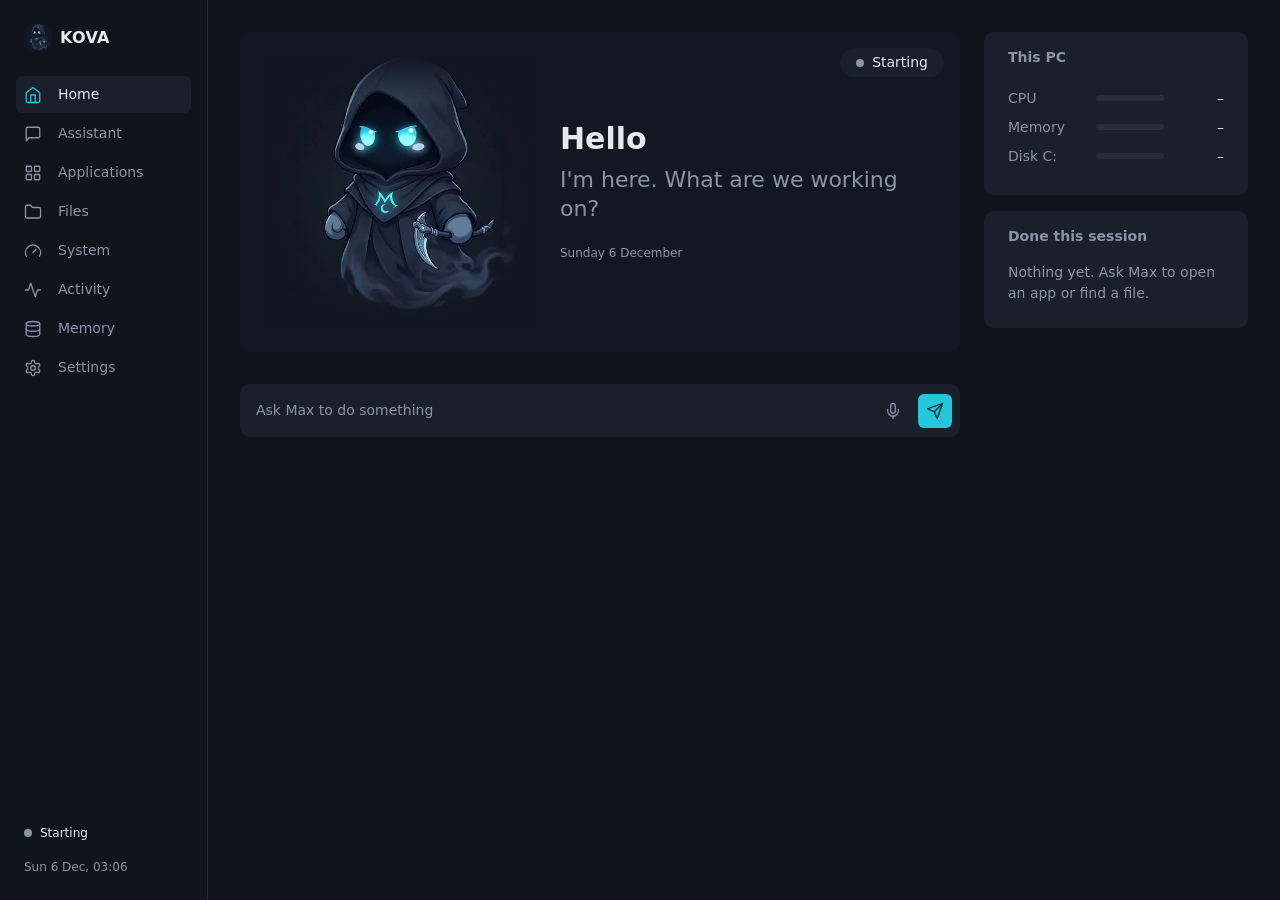
==== commit 90cb56f2: "feat: Phases E and F - start with Windows, brain status, welcome sheet, polish and measurements Phas" ====
--- a/ui/web/index.html
+++ b/ui/web/index.html
@@ -155,6 +155,24 @@
 
 <div id="screen-result" class="screen-result" role="status" aria-live="polite"></div>
 
+<!-- the first start without a Gemini key: shown once -->
+<div class="overlay" id="welcome" hidden>
+  <div class="dialog welcome" role="dialog" aria-modal="true" aria-labelledby="welcome-title">
+    <img class="welcome-mark" src="assets/reaper_icon.png" alt="" width="56" height="56">
+    <h2 class="welcome-title" id="welcome-title">Welcome to KOVA</h2>
+    <p class="page-note">Your assistant on this PC. Opening apps, files, windows, reminders and system checks work right away, without any account.</p>
+    <div class="welcome-row"><span>Who do you want to talk to?</span><span id="welcome-persona"></span></div>
+    <label class="welcome-label" for="welcome-key">Gemini API key, for questions and longer tasks (optional)</label>
+    <input id="welcome-key" class="settings-input welcome-key" type="password" autocomplete="off" placeholder="Paste key, or skip">
+    <p class="page-note">Free from aistudio.google.com. It stays in config.json on this PC and is never shown again. You can add it later in Settings.</p>
+    <p class="welcome-note" id="welcome-note" role="status"></p>
+    <div class="dialog-actions">
+      <button class="dialog-btn" id="welcome-skip" type="button">Skip for now</button>
+      <button class="dialog-btn is-accent" id="welcome-start" type="button">Start</button>
+    </div>
+  </div>
+</div>
+
 <!-- the approval sheet: one at a time, one token at a time -->
 <div class="overlay" id="overlay" hidden>
   <div class="dialog" role="dialog" aria-modal="true" aria-labelledby="dialog-question">
--- a/ui/web/style.css
+++ b/ui/web/style.css
@@ -54,6 +54,8 @@
 :focus { outline: none; }
 :focus-visible { outline: 2px solid var(--accent); outline-offset: 2px; }
 button, input, select { -webkit-tap-highlight-color: transparent; }
+select { color: var(--text); color-scheme: dark; }
+select option { background: var(--surface); color: var(--text); }
 input:focus-visible, .ask-input:focus-visible { outline: none; }
 .icon { width: 18px; height: 18px; fill: none; stroke: currentColor; stroke-width: 1.75;
         stroke-linecap: round; stroke-linejoin: round; flex: none; }
@@ -267,6 +269,17 @@
 .dialog-btn.is-accent { background: var(--accent); border-color: var(--accent); color: #062a30; font-weight: 600; }
 .overlay { position: fixed; inset: 0; display: grid; place-items: center; background: rgba(8, 10, 15, .66); }
 .overlay[hidden] { display: none; }
+.welcome { width: min(480px, 92vw); display: flex; flex-direction: column; gap: var(--s3); padding: var(--s4); }
+.welcome-mark { border-radius: var(--r-frame); }
+.welcome-title { margin: 0; font: 600 var(--text-xl)/1.3 var(--font-display); }
+.welcome .page-note { margin: 0; }
+.welcome-row { display: flex; align-items: center; justify-content: space-between; gap: var(--s3); }
+.welcome-label { color: var(--text-2); }
+.welcome-key { width: 100%; }
+.welcome-note:empty { display: none; }
+.welcome-note.is-error { color: var(--danger); margin: 0; }
+.settings-brain { margin-top: var(--s5); }
+#brain-now { margin: 0 0 var(--s2); color: var(--text-2); }
 .dialog { width: min(440px, 90vw); background: var(--surface); border: 0; border-radius: var(--r-frame);
           padding: var(--s3) var(--s4) var(--s4); animation: enter .15s var(--ease); }
 .dialog-head { display: flex; align-items: center; justify-content: space-between; }
